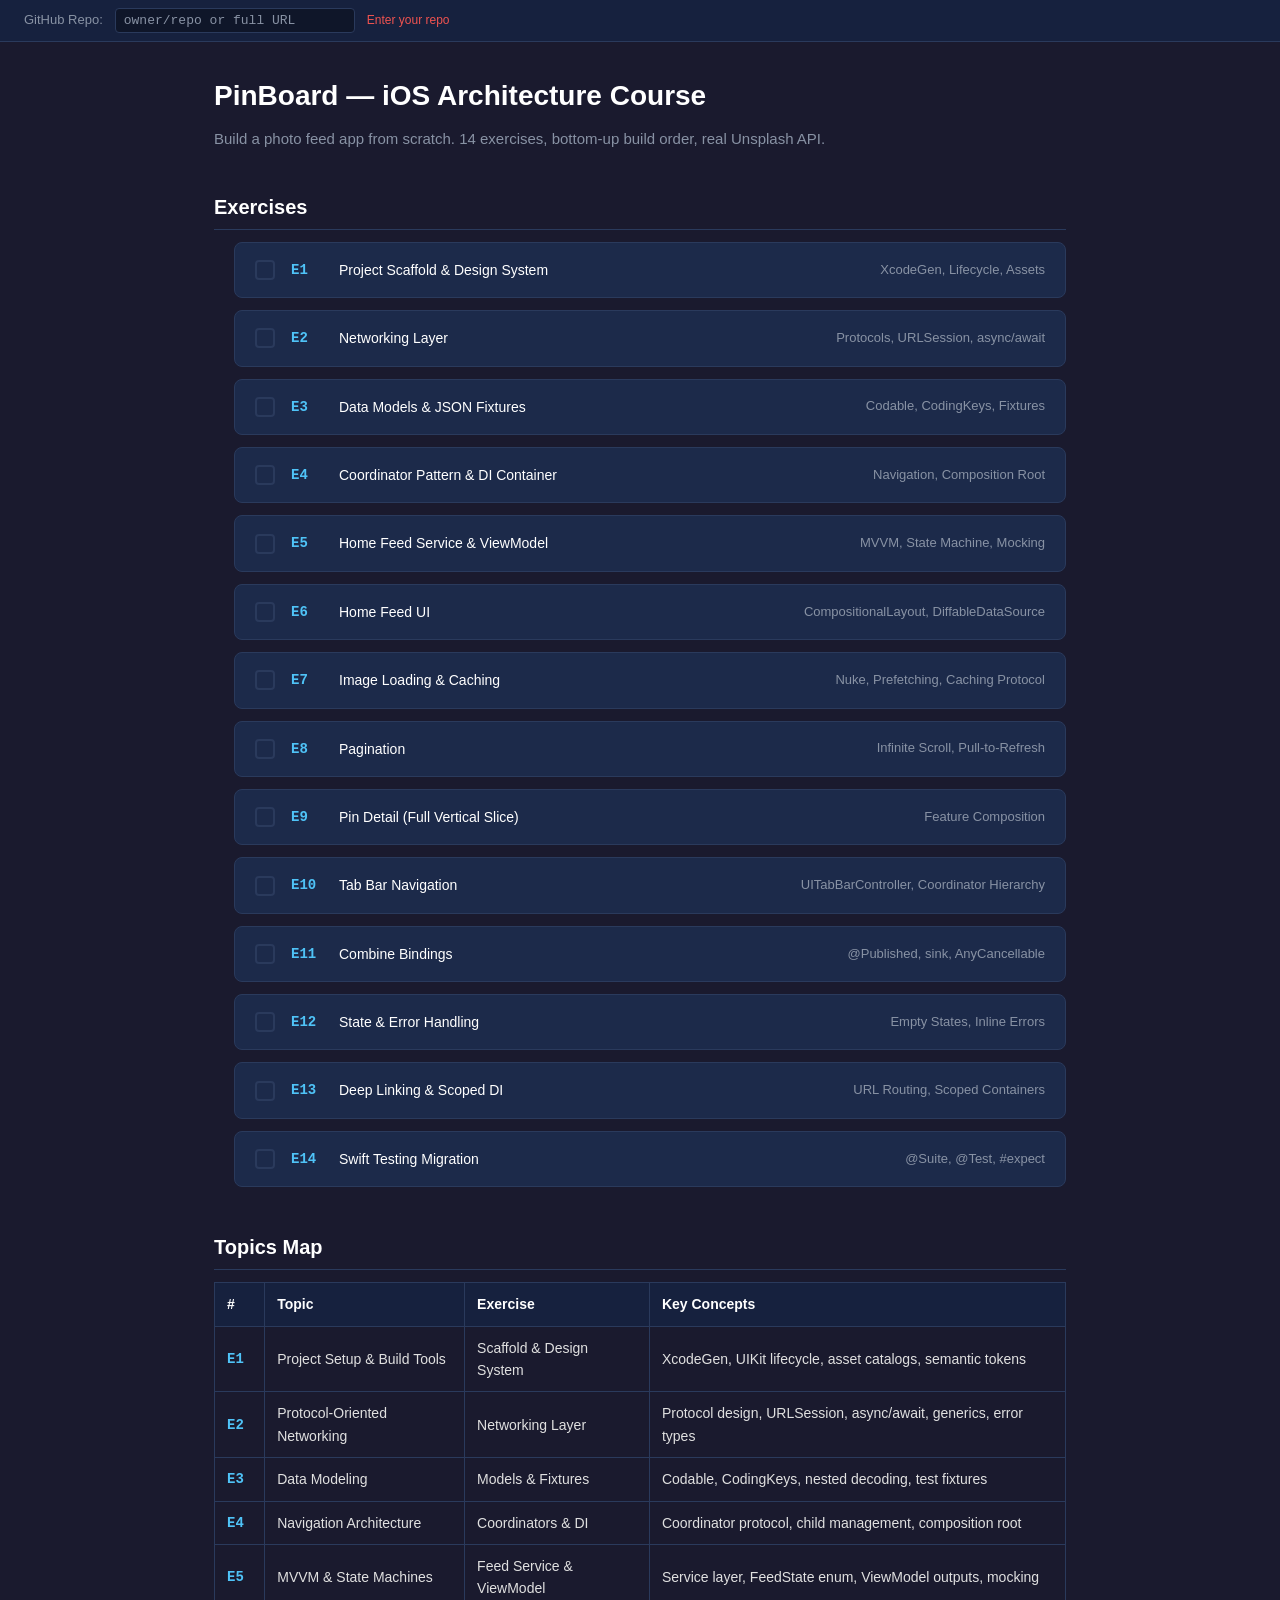
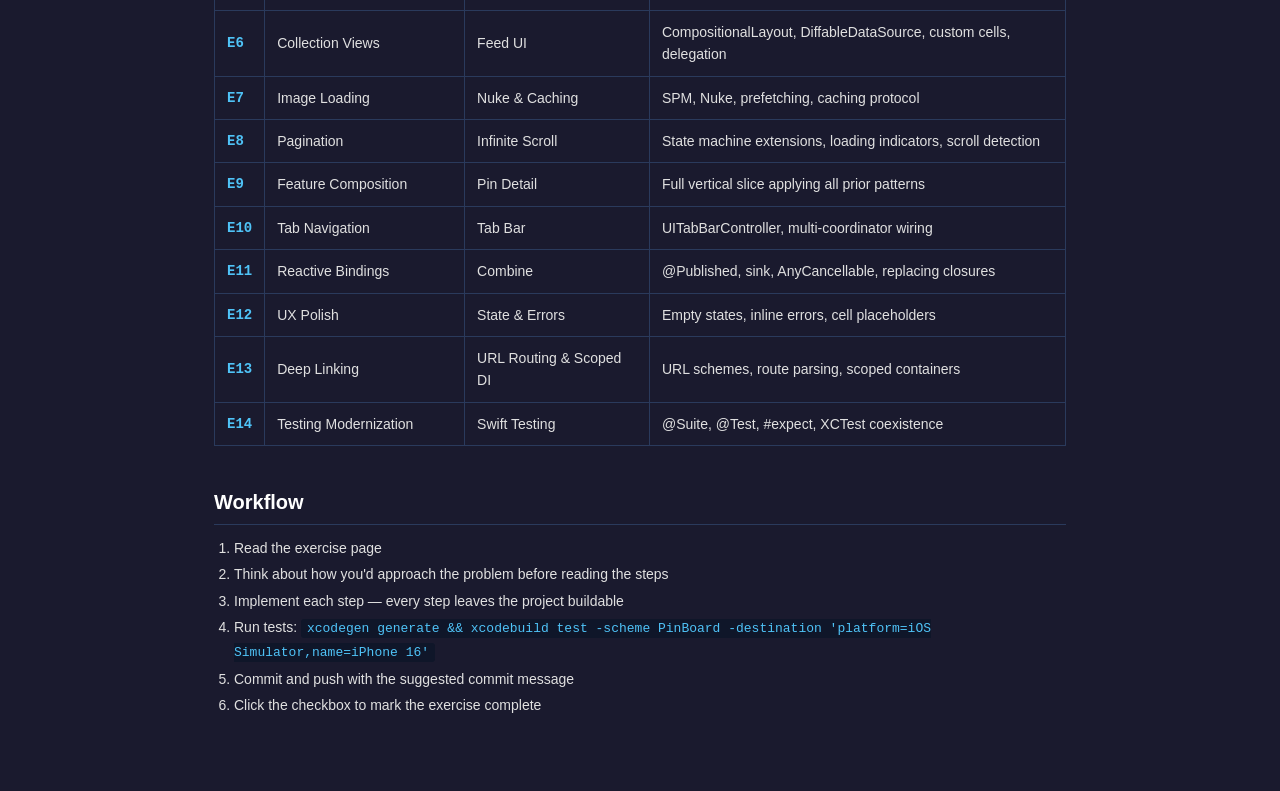
==== exercises/index.html @ 568d8e6c "Add exercise pages with overview, 14 exercises, shared CSS/JS" ====
<!DOCTYPE html>
<html lang="en">
<head>
  <meta charset="UTF-8">
  <meta name="viewport" content="width=device-width, initial-scale=1.0">
  <title>PinBoard — iOS Architecture Course</title>
  <link rel="stylesheet" href="shared.css">
</head>
<body>

<div class="settings-bar">
  <label>GitHub Repo:</label>
  <input type="text" placeholder="owner/repo or full URL">
  <span class="status error">Enter your repo</span>
</div>

<div class="container">

  <h1>PinBoard — iOS Architecture Course</h1>
  <p class="subtitle">Build a photo feed app from scratch. 14 exercises, bottom-up build order, real Unsplash API.</p>

  <h2>Exercises</h2>
  <ul class="exercise-list">
    <li class="exercise-item">
      <div class="check" data-exercise="e01"></div>
      <span class="number">E1</span>
      <a href="e01-scaffold.html">Project Scaffold &amp; Design System</a>
      <span class="topic">XcodeGen, Lifecycle, Assets</span>
    </li>
    <li class="exercise-item">
      <div class="check" data-exercise="e02"></div>
      <span class="number">E2</span>
      <a href="e02-networking.html">Networking Layer</a>
      <span class="topic">Protocols, URLSession, async/await</span>
    </li>
    <li class="exercise-item">
      <div class="check" data-exercise="e03"></div>
      <span class="number">E3</span>
      <a href="e03-models.html">Data Models &amp; JSON Fixtures</a>
      <span class="topic">Codable, CodingKeys, Fixtures</span>
    </li>
    <li class="exercise-item">
      <div class="check" data-exercise="e04"></div>
      <span class="number">E4</span>
      <a href="e04-coordinators.html">Coordinator Pattern &amp; DI Container</a>
      <span class="topic">Navigation, Composition Root</span>
    </li>
    <li class="exercise-item">
      <div class="check" data-exercise="e05"></div>
      <span class="number">E5</span>
      <a href="e05-feed-viewmodel.html">Home Feed Service &amp; ViewModel</a>
      <span class="topic">MVVM, State Machine, Mocking</span>
    </li>
    <li class="exercise-item">
      <div class="check" data-exercise="e06"></div>
      <span class="number">E6</span>
      <a href="e06-feed-ui.html">Home Feed UI</a>
      <span class="topic">CompositionalLayout, DiffableDataSource</span>
    </li>
    <li class="exercise-item">
      <div class="check" data-exercise="e07"></div>
      <span class="number">E7</span>
      <a href="e07-image-loading.html">Image Loading &amp; Caching</a>
      <span class="topic">Nuke, Prefetching, Caching Protocol</span>
    </li>
    <li class="exercise-item">
      <div class="check" data-exercise="e08"></div>
      <span class="number">E8</span>
      <a href="e08-pagination.html">Pagination</a>
      <span class="topic">Infinite Scroll, Pull-to-Refresh</span>
    </li>
    <li class="exercise-item">
      <div class="check" data-exercise="e09"></div>
      <span class="number">E9</span>
      <a href="e09-pin-detail.html">Pin Detail (Full Vertical Slice)</a>
      <span class="topic">Feature Composition</span>
    </li>
    <li class="exercise-item">
      <div class="check" data-exercise="e10"></div>
      <span class="number">E10</span>
      <a href="e10-tab-bar.html">Tab Bar Navigation</a>
      <span class="topic">UITabBarController, Coordinator Hierarchy</span>
    </li>
    <li class="exercise-item">
      <div class="check" data-exercise="e11"></div>
      <span class="number">E11</span>
      <a href="e11-combine.html">Combine Bindings</a>
      <span class="topic">@Published, sink, AnyCancellable</span>
    </li>
    <li class="exercise-item">
      <div class="check" data-exercise="e12"></div>
      <span class="number">E12</span>
      <a href="e12-state-errors.html">State &amp; Error Handling</a>
      <span class="topic">Empty States, Inline Errors</span>
    </li>
    <li class="exercise-item">
      <div class="check" data-exercise="e13"></div>
      <span class="number">E13</span>
      <a href="e13-deep-linking.html">Deep Linking &amp; Scoped DI</a>
      <span class="topic">URL Routing, Scoped Containers</span>
    </li>
    <li class="exercise-item">
      <div class="check" data-exercise="e14"></div>
      <span class="number">E14</span>
      <a href="e14-swift-testing.html">Swift Testing Migration</a>
      <span class="topic">@Suite, @Test, #expect</span>
    </li>
  </ul>

  <h2>Topics Map</h2>
  <table class="topic-map">
    <thead>
      <tr><th>#</th><th>Topic</th><th>Exercise</th><th>Key Concepts</th></tr>
    </thead>
    <tbody>
      <tr><td>E1</td><td>Project Setup &amp; Build Tools</td><td>Scaffold &amp; Design System</td><td>XcodeGen, UIKit lifecycle, asset catalogs, semantic tokens</td></tr>
      <tr><td>E2</td><td>Protocol-Oriented Networking</td><td>Networking Layer</td><td>Protocol design, URLSession, async/await, generics, error types</td></tr>
      <tr><td>E3</td><td>Data Modeling</td><td>Models &amp; Fixtures</td><td>Codable, CodingKeys, nested decoding, test fixtures</td></tr>
      <tr><td>E4</td><td>Navigation Architecture</td><td>Coordinators &amp; DI</td><td>Coordinator protocol, child management, composition root</td></tr>
      <tr><td>E5</td><td>MVVM &amp; State Machines</td><td>Feed Service &amp; ViewModel</td><td>Service layer, FeedState enum, ViewModel outputs, mocking</td></tr>
      <tr><td>E6</td><td>Collection Views</td><td>Feed UI</td><td>CompositionalLayout, DiffableDataSource, custom cells, delegation</td></tr>
      <tr><td>E7</td><td>Image Loading</td><td>Nuke &amp; Caching</td><td>SPM, Nuke, prefetching, caching protocol</td></tr>
      <tr><td>E8</td><td>Pagination</td><td>Infinite Scroll</td><td>State machine extensions, loading indicators, scroll detection</td></tr>
      <tr><td>E9</td><td>Feature Composition</td><td>Pin Detail</td><td>Full vertical slice applying all prior patterns</td></tr>
      <tr><td>E10</td><td>Tab Navigation</td><td>Tab Bar</td><td>UITabBarController, multi-coordinator wiring</td></tr>
      <tr><td>E11</td><td>Reactive Bindings</td><td>Combine</td><td>@Published, sink, AnyCancellable, replacing closures</td></tr>
      <tr><td>E12</td><td>UX Polish</td><td>State &amp; Errors</td><td>Empty states, inline errors, cell placeholders</td></tr>
      <tr><td>E13</td><td>Deep Linking</td><td>URL Routing &amp; Scoped DI</td><td>URL schemes, route parsing, scoped containers</td></tr>
      <tr><td>E14</td><td>Testing Modernization</td><td>Swift Testing</td><td>@Suite, @Test, #expect, XCTest coexistence</td></tr>
    </tbody>
  </table>

  <h2>Workflow</h2>
  <ol>
    <li>Read the exercise page</li>
    <li>Think about how you'd approach the problem before reading the steps</li>
    <li>Implement each step — every step leaves the project buildable</li>
    <li>Run tests: <code>xcodegen generate &amp;&amp; xcodebuild test -scheme PinBoard -destination 'platform=iOS Simulator,name=iPhone 16'</code></li>
    <li>Commit and push with the suggested commit message</li>
    <li>Click the checkbox to mark the exercise complete</li>
  </ol>

</div>

<script src="shared.js"></script>
</body>
</html>
---- exercises/shared.css ----
/* PinBoard Course — Shared Styles */
:root {
  --bg: #1a1a2e;
  --bg-surface: #16213e;
  --bg-card: #1c2a4a;
  --bg-code: #0f1629;
  --text: #e0e0e0;
  --text-muted: #8892a4;
  --text-heading: #ffffff;
  --accent: #4fc3f7;
  --accent-hover: #81d4fa;
  --accent-dim: #2a6f8f;
  --green: #66bb6a;
  --green-dim: #1b5e20;
  --orange: #ffa726;
  --red: #ef5350;
  --border: #2a3a5c;
  --radius: 8px;
}

* { box-sizing: border-box; margin: 0; padding: 0; }

body {
  font-family: -apple-system, BlinkMacSystemFont, 'SF Pro Text', 'Helvetica Neue', sans-serif;
  background: var(--bg);
  color: var(--text);
  line-height: 1.6;
  min-height: 100vh;
}

/* Settings Bar */
.settings-bar {
  position: sticky;
  top: 0;
  z-index: 100;
  background: var(--bg-surface);
  border-bottom: 1px solid var(--border);
  padding: 8px 24px;
  display: flex;
  align-items: center;
  gap: 12px;
  font-size: 13px;
}

.settings-bar label {
  color: var(--text-muted);
  white-space: nowrap;
}

.settings-bar input[type="text"] {
  background: var(--bg-code);
  border: 1px solid var(--border);
  border-radius: 4px;
  color: var(--text);
  padding: 4px 8px;
  font-size: 13px;
  font-family: 'SF Mono', Menlo, monospace;
  width: 240px;
}

.settings-bar input[type="text"]::placeholder {
  color: var(--text-muted);
}

.settings-bar .status {
  color: var(--green);
  font-size: 12px;
}

.settings-bar .status.error {
  color: var(--red);
}

/* Navigation */
.nav-bar {
  background: var(--bg-surface);
  border-bottom: 1px solid var(--border);
  padding: 10px 24px;
  display: flex;
  align-items: center;
  justify-content: space-between;
  gap: 16px;
}

.nav-bar a {
  color: var(--accent);
  text-decoration: none;
  font-size: 14px;
}

.nav-bar a:hover { color: var(--accent-hover); }

.nav-bar .nav-title {
  color: var(--text-heading);
  font-weight: 600;
  font-size: 14px;
}

.nav-bar .nav-group {
  display: flex;
  gap: 16px;
  align-items: center;
}

/* Main Content */
.container {
  max-width: 900px;
  margin: 0 auto;
  padding: 32px 24px 64px;
}

h1 {
  color: var(--text-heading);
  font-size: 28px;
  font-weight: 700;
  margin-bottom: 8px;
}

h2 {
  color: var(--text-heading);
  font-size: 20px;
  font-weight: 600;
  margin-top: 40px;
  margin-bottom: 12px;
  padding-bottom: 6px;
  border-bottom: 1px solid var(--border);
}

h3 {
  color: var(--accent);
  font-size: 16px;
  font-weight: 600;
  margin-top: 24px;
  margin-bottom: 8px;
}

p { margin-bottom: 12px; }

.subtitle {
  color: var(--text-muted);
  font-size: 15px;
  margin-bottom: 32px;
}

/* Exercise List (overview page) */
.exercise-list {
  list-style: none;
  display: flex;
  flex-direction: column;
  gap: 8px;
}

.exercise-item {
  background: var(--bg-card);
  border: 1px solid var(--border);
  border-radius: var(--radius);
  padding: 16px 20px;
  display: flex;
  align-items: center;
  gap: 16px;
  transition: border-color 0.15s;
}

.exercise-item:hover { border-color: var(--accent-dim); }

.exercise-item a {
  color: var(--text-heading);
  text-decoration: none;
  font-weight: 500;
  flex: 1;
}

.exercise-item a:hover { color: var(--accent); }

.exercise-item .number {
  color: var(--accent);
  font-weight: 700;
  font-size: 14px;
  font-family: 'SF Mono', Menlo, monospace;
  min-width: 32px;
}

.exercise-item .topic {
  color: var(--text-muted);
  font-size: 13px;
  margin-left: auto;
  white-space: nowrap;
}

.exercise-item .check {
  width: 20px;
  height: 20px;
  border: 2px solid var(--border);
  border-radius: 4px;
  cursor: pointer;
  flex-shrink: 0;
  display: flex;
  align-items: center;
  justify-content: center;
  color: transparent;
  font-size: 14px;
  transition: all 0.15s;
}

.exercise-item .check.done {
  background: var(--green-dim);
  border-color: var(--green);
  color: var(--green);
}

/* Step Cards */
.step {
  background: var(--bg-card);
  border: 1px solid var(--border);
  border-radius: var(--radius);
  padding: 16px 20px;
  margin-bottom: 12px;
}

.step-header {
  display: flex;
  align-items: baseline;
  gap: 10px;
  margin-bottom: 8px;
}

.step-num {
  color: var(--accent);
  font-family: 'SF Mono', Menlo, monospace;
  font-weight: 700;
  font-size: 13px;
}

.step-title {
  color: var(--text-heading);
  font-weight: 600;
  font-size: 15px;
}

.step p { font-size: 14px; }

/* Code Blocks */
pre {
  background: var(--bg-code);
  border: 1px solid var(--border);
  border-radius: var(--radius);
  padding: 16px;
  overflow-x: auto;
  margin: 12px 0;
  font-size: 13px;
  line-height: 1.5;
}

code {
  font-family: 'SF Mono', Menlo, monospace;
  font-size: 13px;
}

p code, li code {
  background: var(--bg-code);
  padding: 2px 6px;
  border-radius: 3px;
  color: var(--accent);
}

/* Rubric Table */
.rubric {
  width: 100%;
  border-collapse: collapse;
  margin: 12px 0;
  font-size: 14px;
}

.rubric th {
  text-align: left;
  padding: 8px 12px;
  background: var(--bg-surface);
  color: var(--text-heading);
  border: 1px solid var(--border);
  font-weight: 600;
}

.rubric td {
  padding: 8px 12px;
  border: 1px solid var(--border);
}

.rubric .label-min { color: var(--green); }
.rubric .label-ext { color: var(--orange); }

/* Hint (collapsible) */
details {
  background: var(--bg-card);
  border: 1px solid var(--border);
  border-radius: var(--radius);
  margin: 12px 0;
  padding: 0;
}

details summary {
  padding: 10px 16px;
  cursor: pointer;
  color: var(--orange);
  font-size: 14px;
  font-weight: 500;
  user-select: none;
}

details summary:hover { color: var(--accent-hover); }

details[open] summary { border-bottom: 1px solid var(--border); }

details .hint-body {
  padding: 12px 16px;
  font-size: 14px;
}

/* Solution Links */
.solution-links {
  background: var(--bg-card);
  border: 1px solid var(--border);
  border-radius: var(--radius);
  padding: 16px 20px;
  margin: 16px 0;
}

.solution-links h3 {
  margin-top: 0;
  margin-bottom: 12px;
}

.solution-links ul {
  list-style: none;
  display: flex;
  flex-direction: column;
  gap: 6px;
}

.solution-links a {
  color: var(--accent);
  text-decoration: none;
  font-family: 'SF Mono', Menlo, monospace;
  font-size: 13px;
}

.solution-links a:hover { color: var(--accent-hover); }

.solution-links .no-repo {
  color: var(--text-muted);
  font-style: italic;
  font-size: 13px;
}

/* Commit Message */
.commit-msg {
  background: var(--bg-code);
  border: 1px solid var(--border);
  border-radius: var(--radius);
  padding: 12px 16px;
  font-family: 'SF Mono', Menlo, monospace;
  font-size: 13px;
  color: var(--green);
  margin: 8px 0;
}

/* Tags */
.tag {
  display: inline-block;
  padding: 2px 8px;
  border-radius: 4px;
  font-size: 12px;
  font-weight: 600;
}

.tag-topic { background: var(--accent-dim); color: var(--accent); }
.tag-prereq { background: #3e2723; color: var(--orange); }
.tag-test { background: var(--green-dim); color: var(--green); }

/* Lists */
ul, ol {
  margin: 8px 0 12px 20px;
  font-size: 14px;
}

li { margin-bottom: 4px; }

/* Topic Map Table (overview) */
.topic-map {
  width: 100%;
  border-collapse: collapse;
  margin: 12px 0;
  font-size: 14px;
}

.topic-map th {
  text-align: left;
  padding: 10px 12px;
  background: var(--bg-surface);
  color: var(--text-heading);
  border: 1px solid var(--border);
}

.topic-map td {
  padding: 10px 12px;
  border: 1px solid var(--border);
}

.topic-map td:first-child {
  font-family: 'SF Mono', Menlo, monospace;
  color: var(--accent);
  font-weight: 600;
  white-space: nowrap;
}

/* Responsive */
@media (max-width: 640px) {
  .container { padding: 20px 16px 48px; }
  .settings-bar { flex-wrap: wrap; }
  .exercise-item .topic { display: none; }
  .nav-bar { flex-wrap: wrap; gap: 8px; }
}
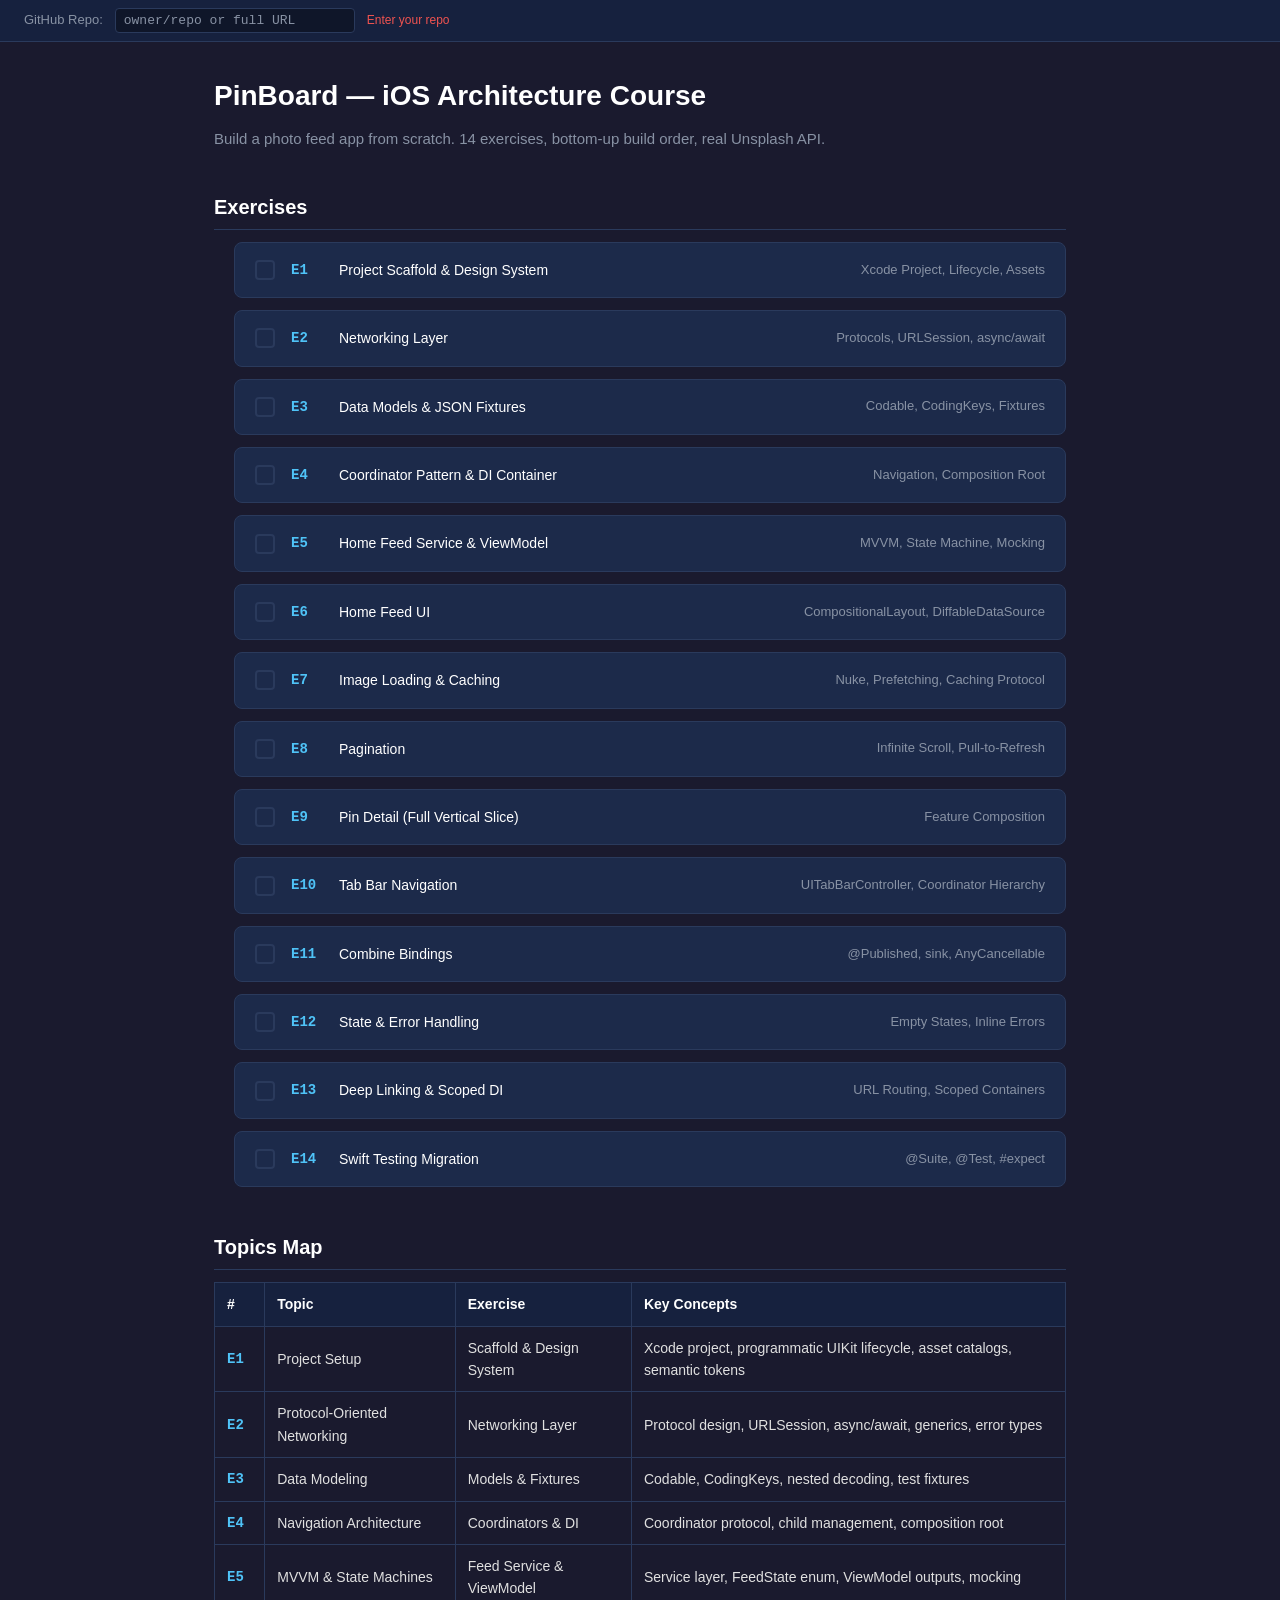
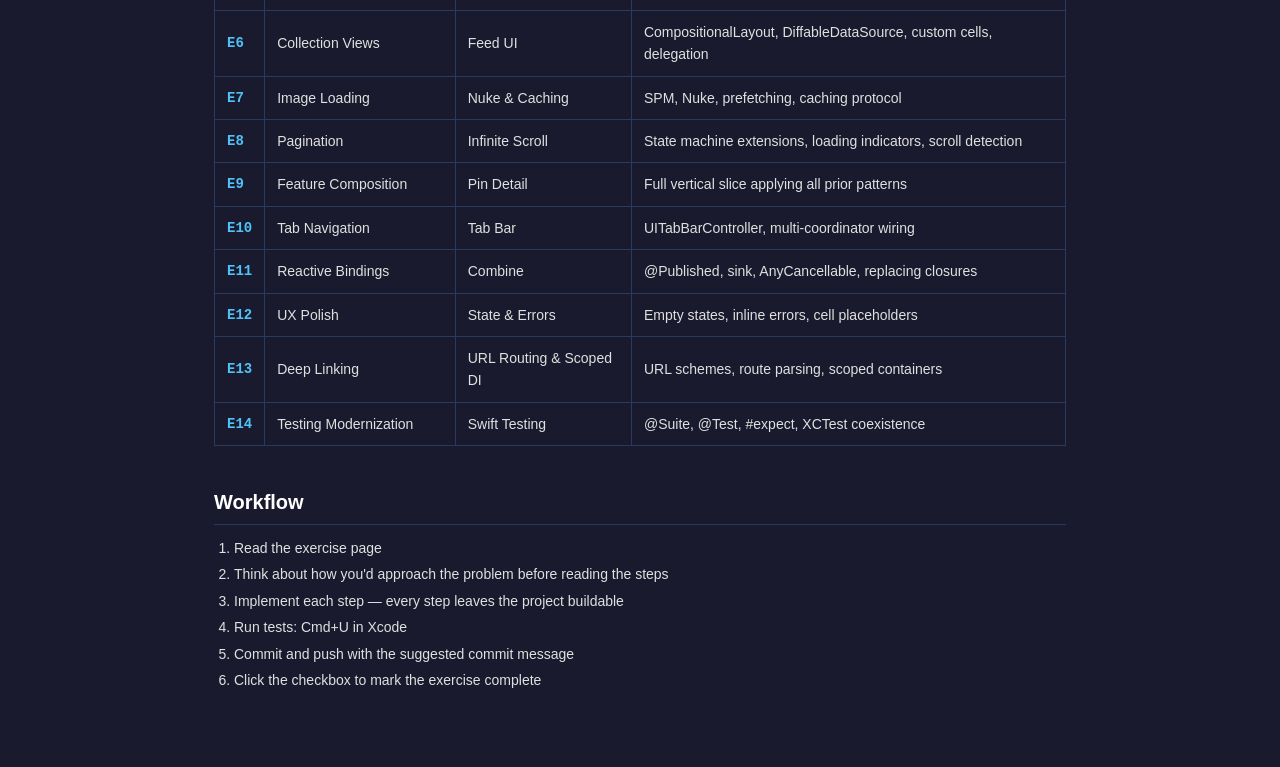
==== commit 514055db: "fix: E1 starts from Xcode new project, not xcodegen" ====
--- a/exercises/index.html
+++ b/exercises/index.html
@@ -25,7 +25,7 @@
       <div class="check" data-exercise="e01"></div>
       <span class="number">E1</span>
       <a href="e01-scaffold.html">Project Scaffold &amp; Design System</a>
-      <span class="topic">XcodeGen, Lifecycle, Assets</span>
+      <span class="topic">Xcode Project, Lifecycle, Assets</span>
     </li>
     <li class="exercise-item">
       <div class="check" data-exercise="e02"></div>
@@ -113,7 +113,7 @@
       <tr><th>#</th><th>Topic</th><th>Exercise</th><th>Key Concepts</th></tr>
     </thead>
     <tbody>
-      <tr><td>E1</td><td>Project Setup &amp; Build Tools</td><td>Scaffold &amp; Design System</td><td>XcodeGen, UIKit lifecycle, asset catalogs, semantic tokens</td></tr>
+      <tr><td>E1</td><td>Project Setup</td><td>Scaffold &amp; Design System</td><td>Xcode project, programmatic UIKit lifecycle, asset catalogs, semantic tokens</td></tr>
       <tr><td>E2</td><td>Protocol-Oriented Networking</td><td>Networking Layer</td><td>Protocol design, URLSession, async/await, generics, error types</td></tr>
       <tr><td>E3</td><td>Data Modeling</td><td>Models &amp; Fixtures</td><td>Codable, CodingKeys, nested decoding, test fixtures</td></tr>
       <tr><td>E4</td><td>Navigation Architecture</td><td>Coordinators &amp; DI</td><td>Coordinator protocol, child management, composition root</td></tr>
@@ -135,7 +135,7 @@
     <li>Read the exercise page</li>
     <li>Think about how you'd approach the problem before reading the steps</li>
     <li>Implement each step — every step leaves the project buildable</li>
-    <li>Run tests: <code>xcodegen generate &amp;&amp; xcodebuild test -scheme PinBoard -destination 'platform=iOS Simulator,name=iPhone 16'</code></li>
+    <li>Run tests: Cmd+U in Xcode</li>
     <li>Commit and push with the suggested commit message</li>
     <li>Click the checkbox to mark the exercise complete</li>
   </ol>
